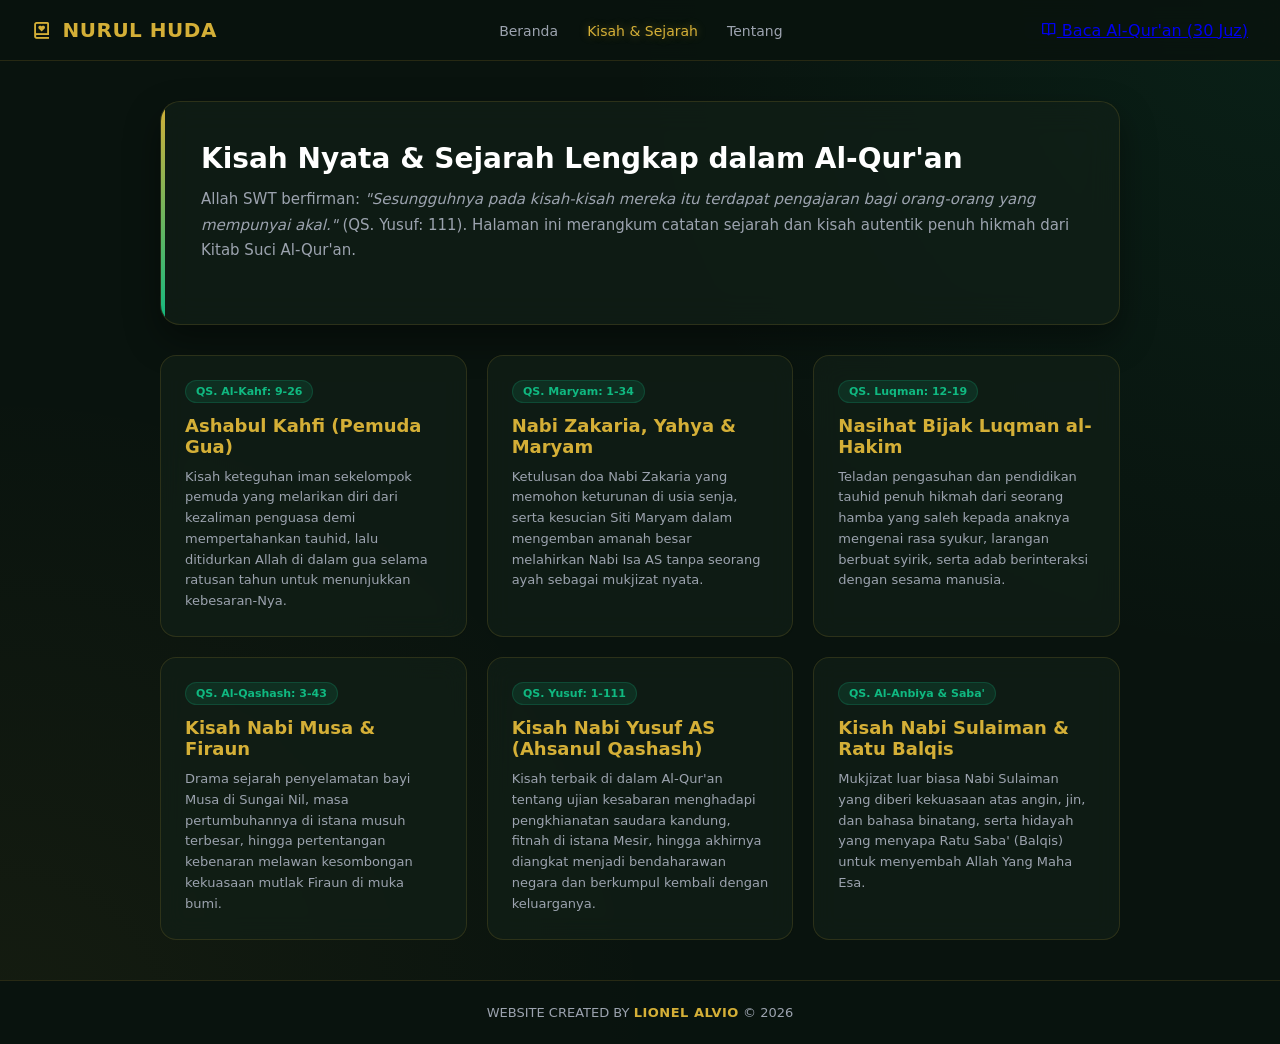
==== kisah.html @ 2866a630 "Add files via upload" ====
<!DOCTYPE html>
<html lang="id">
<head>
    <meta charset="UTF-8">
    <meta name="viewport" content="width=device-width, initial-scale=1.0">
    <title>Kisah Nyata & Sejarah Al-Qur'an - Nurul Huda</title>
    <link rel="stylesheet" href="style.css">
    <link href='https://unpkg.com/boxicons@2.1.4/css/boxicons.min.css' rel='stylesheet'>
</head>
<body>

    <header>
        <div class="logo"><i class='bx bx-book-heart'></i> NURUL HUDA</div>
        <nav class="nav-links">
            <a href="index.html">Beranda</a>
            <a href="kisah.html" class="active">Kisah & Sejarah</a>
            <a href="tentang.html">Tentang</a>
        </nav>
        <a href="quran.html" class="btn-quran-header">
            <i class='bx bx-book-open'></i> Baca Al-Qur'an (30 Juz)
        </a>
    </header>

    <div class="container">
        <div class="hero-card">
            <h1>Kisah Nyata & Sejarah Lengkap dalam Al-Qur'an</h1>
            <p>Allah SWT berfirman: <em>"Sesungguhnya pada kisah-kisah mereka itu terdapat pengajaran bagi orang-orang yang mempunyai akal."</em> (QS. Yusuf: 111). Halaman ini merangkum catatan sejarah dan kisah autentik penuh hikmah dari Kitab Suci Al-Qur'an.</p>
        </div>

        <div class="grid-cards">
            <div class="card-item">
                <div class="badge-surah">QS. Al-Kahf: 9-26</div>
                <h3>Ashabul Kahfi (Pemuda Gua)</h3>
                <p>Kisah keteguhan iman sekelompok pemuda yang melarikan diri dari kezaliman penguasa demi mempertahankan tauhid, lalu ditidurkan Allah di dalam gua selama ratusan tahun untuk menunjukkan kebesaran-Nya.</p>
            </div>

            <div class="card-item">
                <div class="badge-surah">QS. Maryam: 1-34</div>
                <h3>Nabi Zakaria, Yahya & Maryam</h3>
                <p>Ketulusan doa Nabi Zakaria yang memohon keturunan di usia senja, serta kesucian Siti Maryam dalam mengemban amanah besar melahirkan Nabi Isa AS tanpa seorang ayah sebagai mukjizat nyata.</p>
            </div>

            <div class="card-item">
                <div class="badge-surah">QS. Luqman: 12-19</div>
                <h3>Nasihat Bijak Luqman al-Hakim</h3>
                <p>Teladan pengasuhan dan pendidikan tauhid penuh hikmah dari seorang hamba yang saleh kepada anaknya mengenai rasa syukur, larangan berbuat syirik, serta adab berinteraksi dengan sesama manusia.</p>
            </div>

            <div class="card-item">
                <div class="badge-surah">QS. Al-Qashash: 3-43</div>
                <h3>Kisah Nabi Musa & Firaun</h3>
                <p>Drama sejarah penyelamatan bayi Musa di Sungai Nil, masa pertumbuhannya di istana musuh terbesar, hingga pertentangan kebenaran melawan kesombongan kekuasaan mutlak Firaun di muka bumi.</p>
            </div>

            <div class="card-item">
                <div class="badge-surah">QS. Yusuf: 1-111</div>
                <h3>Kisah Nabi Yusuf AS (Ahsanul Qashash)</h3>
                <p>Kisah terbaik di dalam Al-Qur'an tentang ujian kesabaran menghadapi pengkhianatan saudara kandung, fitnah di istana Mesir, hingga akhirnya diangkat menjadi bendaharawan negara dan berkumpul kembali dengan keluarganya.</p>
            </div>

            <div class="card-item">
                <div class="badge-surah">QS. Al-Anbiya & Saba'</div>
                <h3>Kisah Nabi Sulaiman & Ratu Balqis</h3>
                <p>Mukjizat luar biasa Nabi Sulaiman yang diberi kekuasaan atas angin, jin, dan bahasa binatang, serta hidayah yang menyapa Ratu Saba' (Balqis) untuk menyembah Allah Yang Maha Esa.</p>
            </div>
        </div>
    </div>

    <footer>
        WEBSITE CREATED BY <strong>LIONEL ALVIO</strong> &copy; 2026
    </footer>

</body>
</html>
---- style.css ----
:root {
    --bg-main: #09130e;
    --surface: rgba(18, 32, 24, 0.7);
    --surface-hover: rgba(26, 47, 35, 0.85);
    --border-glass: rgba(212, 175, 55, 0.15);
    --primary-gold: #d4af37;
    --primary-emerald: #10b981;
    --text-main: #f3f4f6;
    --text-muted: #9ca3af;
}

* {
    box-sizing: border-box;
    margin: 0;
    padding: 0;
}

body {
    background-color: var(--bg-main);
    color: var(--text-main);
    font-family: 'Segoe UI', system-ui, -apple-system, sans-serif;
    min-height: 100vh;
    display: flex;
    flex-direction: column;
    overflow-x: hidden;
    background-image: radial-gradient(circle at top right, rgba(16, 185, 129, 0.08), transparent 40%),
                      radial-gradient(circle at bottom left, rgba(212, 175, 55, 0.06), transparent 40%);
}

/* Header & Navigasi */
header {
    background: rgba(9, 19, 14, 0.9);
    backdrop-filter: blur(12px);
    border-bottom: 1px solid var(--border-glass);
    position: sticky;
    top: 0;
    z-index: 1000;
    display: flex;
    justify-content: space-between;
    align-items: center;
    padding: 18px 32px;
}

.logo {
    font-size: 20px;
    font-weight: 700;
    color: var(--primary-gold);
    display: flex;
    align-items: center;
    gap: 10px;
    letter-spacing: 0.5px;
}

nav a {
    color: var(--text-muted);
    text-decoration: none;
    margin-left: 24px;
    font-size: 14px;
    font-weight: 500;
    transition: 0.2s;
}

nav a:hover, nav a.active {
    color: var(--primary-gold);
    text-shadow: 0 0 10px rgba(212, 175, 55, 0.4);
}

/* Layout Konten */
.container {
    max-width: 1000px;
    margin: 40px auto;
    padding: 0 20px;
    flex: 1;
    width: 100%;
}

.hero-card {
    background: var(--surface);
    border: 1px solid var(--border-glass);
    border-radius: 20px;
    padding: 40px;
    backdrop-filter: blur(16px);
    box-shadow: 0 15px 35px rgba(0, 0, 0, 0.4);
    margin-bottom: 30px;
    position: relative;
    overflow: hidden;
}

.hero-card::before {
    content: '';
    position: absolute;
    top: 0;
    left: 0;
    width: 4px;
    height: 100%;
    background: linear-gradient(to bottom, var(--primary-gold), var(--primary-emerald));
}

.hero-card h1 {
    font-size: 28px;
    color: #fff;
    margin-bottom: 12px;
    font-weight: 700;
}

.arabic-quote {
    font-size: 22px;
    color: var(--primary-gold);
    margin: 20px 0 10px 0;
    line-height: 1.8;
    text-align: right;
    font-family: 'Traditional Arabic', serif;
}

.hero-card p {
    color: var(--text-muted);
    font-size: 15px;
    line-height: 1.7;
    margin-bottom: 20px;
}

/* Grid Kartu Kisah & Sejarah */
.grid-cards {
    display: grid;
    grid-template-columns: repeat(auto-fit, minmax(280px, 1fr));
    gap: 20px;
    margin-top: 20px;
}

.card-item {
    background: var(--surface);
    border: 1px solid var(--border-glass);
    border-radius: 16px;
    padding: 24px;
    transition: 0.3s;
    backdrop-filter: blur(12px);
}

.card-item:hover {
    transform: translateY(-4px);
    background: var(--surface-hover);
    border-color: rgba(212, 175, 55, 0.4);
}

.card-item h3 {
    font-size: 18px;
    color: var(--primary-gold);
    margin-bottom: 10px;
}

.card-item p {
    color: var(--text-muted);
    font-size: 13px;
    line-height: 1.6;
}

.badge-surah {
    display: inline-block;
    background: rgba(16, 185, 129, 0.12);
    color: var(--primary-emerald);
    padding: 4px 10px;
    border-radius: 20px;
    font-size: 11px;
    font-weight: 600;
    margin-bottom: 12px;
    border: 1px solid rgba(16, 185, 129, 0.2);
}

/* Footer & Creator Credit */
footer {
    text-align: center;
    padding: 24px;
    background: rgba(9, 19, 14, 0.95);
    border-top: 1px solid var(--border-glass);
    font-size: 13px;
    color: var(--text-muted);
    margin-top: auto;
}

footer strong {
    color: var(--primary-gold);
    letter-spacing: 0.5px;
}

/* Responsif HP */
@media (max-width: 768px) {
    header {
        padding: 16px 20px;
        flex-direction: column;
        gap: 12px;
    }
    nav a {
        margin: 0 10px;
        font-size: 13px;
    }
    .hero-card {
        padding: 24px;
    }
}
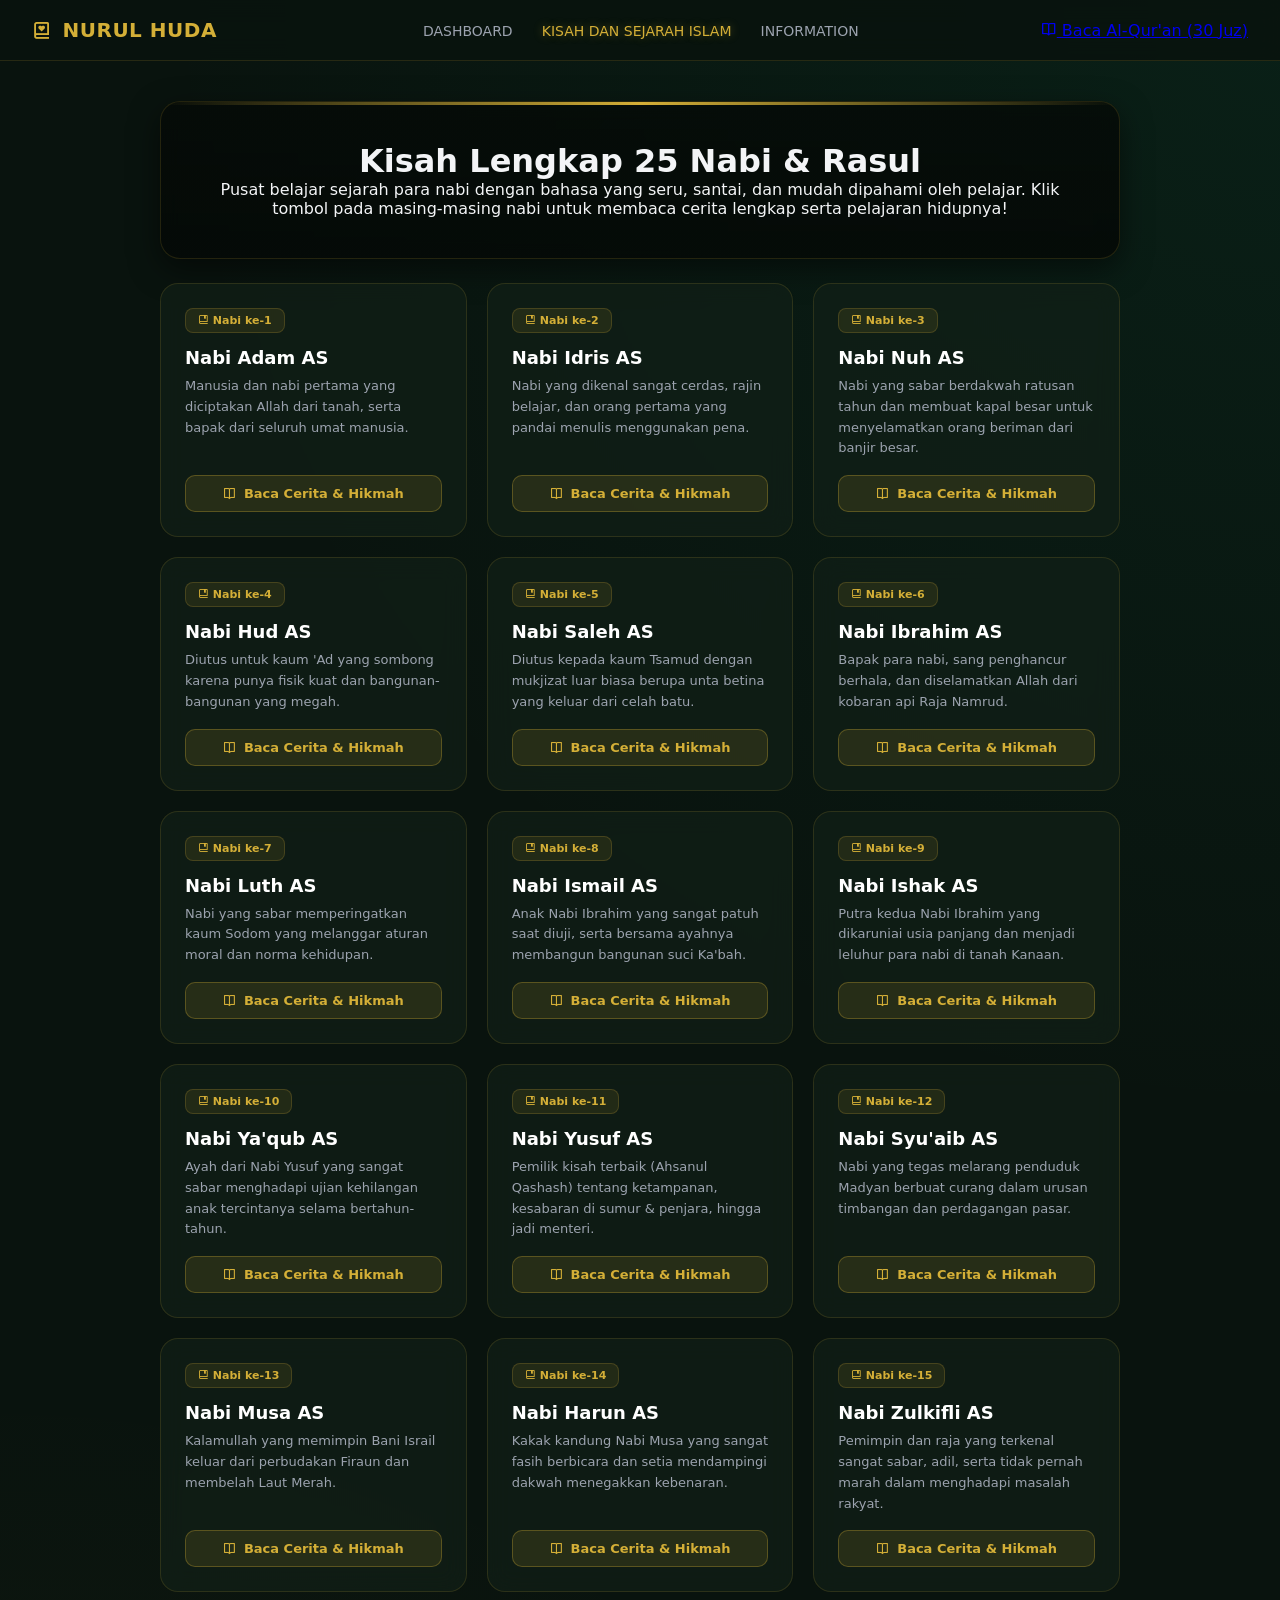
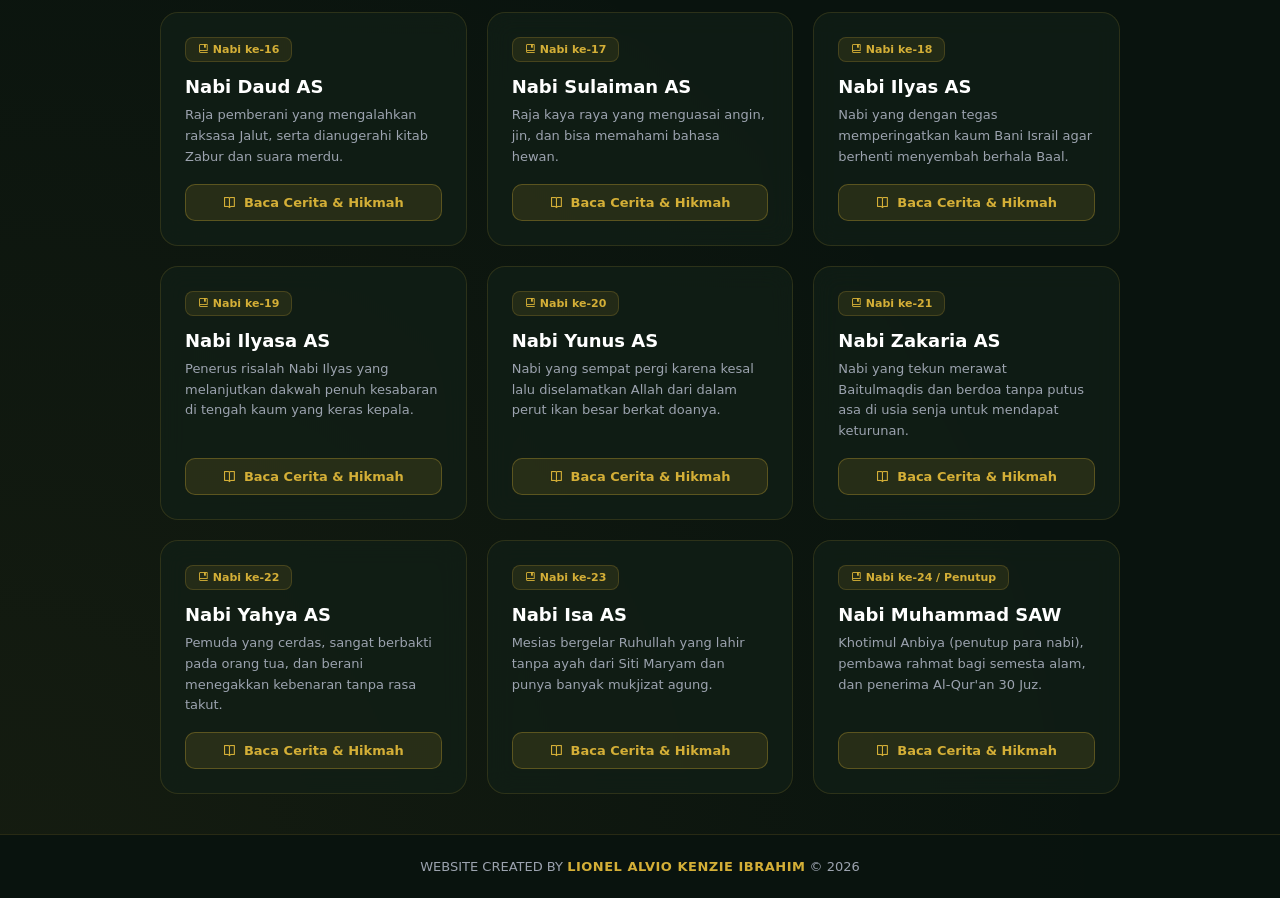
==== commit adfc5e4a: "Update kisah.html" ====
--- a/kisah.html
+++ b/kisah.html
@@ -3,18 +3,186 @@
 <head>
     <meta charset="UTF-8">
     <meta name="viewport" content="width=device-width, initial-scale=1.0">
-    <title>Kisah Nyata & Sejarah Al-Qur'an - Nurul Huda</title>
+    <title>Kisah 25 Nabi & Rasul - Nurul Huda</title>
     <link rel="stylesheet" href="style.css">
     <link href='https://unpkg.com/boxicons@2.1.4/css/boxicons.min.css' rel='stylesheet'>
+    <style>
+        .story-hero {
+            background: linear-gradient(rgba(5, 10, 7, 0.82), rgba(5, 10, 7, 0.92)), 
+                        url('https://images.unsplash.com/photo-1542838132-92c53300491e?q=80&w=1200&auto=format&fit=crop') no-repeat center center;
+            background-size: cover;
+            border: 1px solid var(--border-glass);
+            border-radius: 20px;
+            padding: 40px 30px;
+            text-align: center;
+            margin-bottom: 24px;
+            box-shadow: 0 10px 30px rgba(0, 0, 0, 0.5);
+            backdrop-filter: blur(10px);
+            position: relative;
+            overflow: hidden;
+        }
+        .story-hero::before {
+            content: '';
+            position: absolute;
+            top: 0;
+            left: 0;
+            width: 100%;
+            height: 3px;
+            background: linear-gradient(90deg, transparent, var(--primary-gold), transparent);
+        }
+        .story-grid {
+            display: grid;
+            grid-template-columns: repeat(auto-fit, minmax(300px, 1fr));
+            gap: 20px;
+        }
+        .story-card {
+            background: var(--surface);
+            border: 1px solid var(--border-glass);
+            border-radius: 18px;
+            padding: 24px;
+            backdrop-filter: blur(12px);
+            transition: 0.3s;
+            cursor: pointer;
+            display: flex;
+            flex-direction: column;
+            justify-content: space-between;
+        }
+        .story-card:hover {
+            transform: translateY(-4px);
+            border-color: rgba(212, 175, 55, 0.5);
+            background: var(--surface-hover);
+            box-shadow: 0 10px 30px rgba(212, 175, 55, 0.1);
+        }
+        .story-badge {
+            display: inline-block;
+            background: rgba(212, 175, 55, 0.1);
+            color: var(--primary-gold);
+            padding: 5px 12px;
+            border-radius: 8px;
+            font-size: 11px;
+            font-weight: 600;
+            margin-bottom: 14px;
+            border: 1px solid rgba(212, 175, 55, 0.2);
+            width: fit-content;
+        }
+        .story-card h3 {
+            font-size: 18px;
+            color: #fff;
+            margin-bottom: 8px;
+        }
+        .story-card p {
+            font-size: 13px;
+            color: var(--text-muted);
+            line-height: 1.6;
+            margin-bottom: 16px;
+        }
+        .read-book-btn {
+            background: rgba(212, 175, 55, 0.12);
+            color: var(--primary-gold);
+            border: 1px solid rgba(212, 175, 55, 0.3);
+            padding: 10px 16px;
+            border-radius: 10px;
+            font-weight: 600;
+            font-size: 13px;
+            display: flex;
+            align-items: center;
+            justify-content: center;
+            gap: 8px;
+            transition: 0.2s;
+        }
+        .story-card:hover .read-book-btn {
+            background: var(--primary-gold);
+            color: #050a07;
+        }
+        
+        /* Style Modal Buku Digital */
+        .book-modal {
+            display: none;
+            position: fixed;
+            top: 0;
+            left: 0;
+            width: 100%;
+            height: 100%;
+            background: rgba(3, 8, 5, 0.94);
+            z-index: 3000;
+            overflow-y: auto;
+            padding: 20px;
+            backdrop-filter: blur(16px);
+        }
+        .book-container {
+            max-width: 850px;
+            margin: 40px auto;
+            background: #09130e;
+            border: 1px solid rgba(212, 175, 55, 0.3);
+            border-radius: 24px;
+            padding: 40px;
+            box-shadow: 0 20px 50px rgba(0,0,0,0.8);
+            position: relative;
+        }
+        .close-book {
+            position: absolute;
+            top: 24px;
+            right: 24px;
+            background: rgba(239, 68, 68, 0.15);
+            color: #ef4444;
+            border: 1px solid rgba(239, 68, 68, 0.3);
+            padding: 8px 16px;
+            border-radius: 12px;
+            cursor: pointer;
+            font-weight: 600;
+            display: flex;
+            align-items: center;
+            gap: 6px;
+        }
+        .book-title {
+            color: var(--primary-gold);
+            font-size: 24px;
+            margin-bottom: 8px;
+            font-weight: 700;
+        }
+        .book-subtitle {
+            color: var(--text-muted);
+            font-size: 13px;
+            margin-bottom: 24px;
+            padding-bottom: 16px;
+            border-bottom: 1px solid var(--border-glass);
+            display: flex;
+            gap: 15px;
+            flex-wrap: wrap;
+        }
+        .book-content-body {
+            color: #e2e8f0;
+            font-size: 14.5px;
+            line-height: 1.8;
+            display: flex;
+            flex-direction: column;
+            gap: 16px;
+        }
+        .hikmah-box {
+            background: rgba(212, 175, 55, 0.06);
+            border: 1px dashed rgba(212, 175, 55, 0.3);
+            padding: 20px;
+            border-radius: 14px;
+            margin-top: 10px;
+        }
+        .hikmah-box h5 {
+            color: var(--primary-gold);
+            font-size: 15px;
+            margin-bottom: 8px;
+            display: flex;
+            align-items: center;
+            gap: 6px;
+        }
+    </style>
 </head>
 <body>
 
     <header>
         <div class="logo"><i class='bx bx-book-heart'></i> NURUL HUDA</div>
         <nav class="nav-links">
-            <a href="index.html">Beranda</a>
-            <a href="kisah.html" class="active">Kisah & Sejarah</a>
-            <a href="tentang.html">Tentang</a>
+            <a href="index.html">DASHBOARD</a>
+            <a href="kisah.html" class="active">KISAH DAN SEJARAH ISLAM</a>
+            <a href="tentang.html">INFORMATION</a>
         </nav>
         <a href="quran.html" class="btn-quran-header">
             <i class='bx bx-book-open'></i> Baca Al-Qur'an (30 Juz)
@@ -22,53 +190,273 @@
     </header>
 
     <div class="container">
-        <div class="hero-card">
-            <h1>Kisah Nyata & Sejarah Lengkap dalam Al-Qur'an</h1>
-            <p>Allah SWT berfirman: <em>"Sesungguhnya pada kisah-kisah mereka itu terdapat pengajaran bagi orang-orang yang mempunyai akal."</em> (QS. Yusuf: 111). Halaman ini merangkum catatan sejarah dan kisah autentik penuh hikmah dari Kitab Suci Al-Qur'an.</p>
+        <div class="story-hero">
+            <h1>Kisah Lengkap 25 Nabi & Rasul</h1>
+            <p>Pusat belajar sejarah para nabi dengan bahasa yang seru, santai, dan mudah dipahami oleh pelajar. Klik tombol pada masing-masing nabi untuk membaca cerita lengkap serta pelajaran hidupnya!</p>
         </div>
 
-        <div class="grid-cards">
-            <div class="card-item">
-                <div class="badge-surah">QS. Al-Kahf: 9-26</div>
-                <h3>Ashabul Kahfi (Pemuda Gua)</h3>
-                <p>Kisah keteguhan iman sekelompok pemuda yang melarikan diri dari kezaliman penguasa demi mempertahankan tauhid, lalu ditidurkan Allah di dalam gua selama ratusan tahun untuk menunjukkan kebesaran-Nya.</p>
-            </div>
-
-            <div class="card-item">
-                <div class="badge-surah">QS. Maryam: 1-34</div>
-                <h3>Nabi Zakaria, Yahya & Maryam</h3>
-                <p>Ketulusan doa Nabi Zakaria yang memohon keturunan di usia senja, serta kesucian Siti Maryam dalam mengemban amanah besar melahirkan Nabi Isa AS tanpa seorang ayah sebagai mukjizat nyata.</p>
-            </div>
-
-            <div class="card-item">
-                <div class="badge-surah">QS. Luqman: 12-19</div>
-                <h3>Nasihat Bijak Luqman al-Hakim</h3>
-                <p>Teladan pengasuhan dan pendidikan tauhid penuh hikmah dari seorang hamba yang saleh kepada anaknya mengenai rasa syukur, larangan berbuat syirik, serta adab berinteraksi dengan sesama manusia.</p>
-            </div>
-
-            <div class="card-item">
-                <div class="badge-surah">QS. Al-Qashash: 3-43</div>
-                <h3>Kisah Nabi Musa & Firaun</h3>
-                <p>Drama sejarah penyelamatan bayi Musa di Sungai Nil, masa pertumbuhannya di istana musuh terbesar, hingga pertentangan kebenaran melawan kesombongan kekuasaan mutlak Firaun di muka bumi.</p>
-            </div>
-
-            <div class="card-item">
-                <div class="badge-surah">QS. Yusuf: 1-111</div>
-                <h3>Kisah Nabi Yusuf AS (Ahsanul Qashash)</h3>
-                <p>Kisah terbaik di dalam Al-Qur'an tentang ujian kesabaran menghadapi pengkhianatan saudara kandung, fitnah di istana Mesir, hingga akhirnya diangkat menjadi bendaharawan negara dan berkumpul kembali dengan keluarganya.</p>
-            </div>
-
-            <div class="card-item">
-                <div class="badge-surah">QS. Al-Anbiya & Saba'</div>
-                <h3>Kisah Nabi Sulaiman & Ratu Balqis</h3>
-                <p>Mukjizat luar biasa Nabi Sulaiman yang diberi kekuasaan atas angin, jin, dan bahasa binatang, serta hidayah yang menyapa Ratu Saba' (Balqis) untuk menyembah Allah Yang Maha Esa.</p>
-            </div>
+        <div class="story-grid" id="nabiGrid">
+            <!-- Data card akan dimuat otomatis oleh JavaScript supaya kodenya rapi -->
         </div>
     </div>
 
+    <!-- Modal Popup Buku Digital -->
+    <div id="bookModal" class="book-modal">
+        <div class="book-container">
+            <button class="close-book" onclick="closeBook()"><i class='bx bx-x' style="font-size: 18px;"></i> Tutup</button>
+            <div id="bookModalContent"></div>
+        </div>
+    </div>
+
     <footer>
-        WEBSITE CREATED BY <strong>LIONEL ALVIO</strong> &copy; 2026
+        WEBSITE CREATED BY <strong>LIONEL ALVIO KENZIE IBRAHIM</strong> &copy; 2026
     </footer>
 
+    <script>
+        // Database 25 Nabi dengan bahasa santai & mudah dipahami pelajar
+        const nabiData = [
+            {
+                id: "adam",
+                num: "Nabi ke-1",
+                name: "Nabi Adam AS",
+                desc: "Manusia dan nabi pertama yang diciptakan Allah dari tanah, serta bapak dari seluruh umat manusia.",
+                story: "Nabi Adam AS adalah manusia pertama yang diciptakan Allah SWT langsung dari tanah liat. Beliau diajarkan berbagai nama benda oleh Allah dan ditempatkan di Surga bersama istrinya, Siti Hawa. Di sana, mereka hidup bahagia, namun diingatkan agar tidak mendekati satu buah terlarang. Karena bujukan iblis, mereka sempat berbuat khilaf dan memakan buah tersebut. Tapi, Nabi Adam langsung bertaubat dengan sungguh-sungguh kepada Allah, dan taubatnya pun diterima.",
+                hikmah: "Kalau kita berbuat salah atau khilaf, jangan malu untuk langsung meminta maaf dan bertaubat kepada Allah. Allah itu Maha Pengampun."
+            },
+            {
+                id: "idris",
+                num: "Nabi ke-2",
+                name: "Nabi Idris AS",
+                desc: "Nabi yang dikenal sangat cerdas, rajin belajar, dan orang pertama yang pandai menulis menggunakan pena.",
+                story: "Nabi Idris AS adalah keturunan Nabi Adam yang terkenal sangat cerdas, rajin, dan sabar. Beliau adalah orang pertama yang pandai membaca, menulis menggunakan pena, serta pandai menjahit pakaian sendiri. Semasa hidupnya, beliau selalu menggunakan waktunya untuk beribadah dan mengajarkan kebaikan kepada kaumnya agar tidak tersesat.",
+                hikmah: "Rajin belajar dan punya keterampilan itu sangat penting. Ilmu yang bermanfaat akan membuat hidup kita jauh lebih terarah."
+            },
+            {
+                id: "nuh",
+                num: "Nabi ke-3",
+                name: "Nabi Nuh AS",
+                desc: "Nabi yang sabar berdakwah ratusan tahun dan membuat kapal besar untuk menyelamatkan orang beriman dari banjir besar.",
+                story: "Nabi Nuh AS berdakwah selama ratusan tahun mengajak kaumnya untuk menyembah Allah Yang Maha Esa. Sayangnya, kebanyakan dari mereka malah mengejek dan menolak ajakan Nabi Nuh. Akhirnya, Allah memerintahkan Nabi Nuh untuk membuat sebuah kapal kayu yang sangat besar di tengah daratan. Saat banjir bandang dahsyat datang melanda, hanya Nabi Nuh dan pengikut setianya yang selamat di dalam kapal tersebut.",
+                hikmah: "Kesabaran itu tidak ada batasnya kalau kita niatkan karena Allah. Walaupun diejek orang lain, tetaplah berada di jalan yang benar."
+            },
+            {
+                id: "hud",
+                num: "Nabi ke-4",
+                name: "Nabi Hud AS",
+                desc: "Diutus untuk kaum 'Ad yang sombong karena punya fisik kuat dan bangunan-bangunan yang megah.",
+                story: "Nabi Hud AS diutus kepada kaum 'Ad yang tinggal di daerah Al-Ahqaf. Mereka adalah kaum yang badannya kuat-kuat, kaya raya, dan suka menyombongkan diri dengan membangun gedung-gedung mewah di atas bukit. Nabi Hud mengingatkan mereka agar bersyukur kepada Allah, tapi mereka malah sombong dan menantang azab. Akhirnya, Allah mengirimkan angin kencang yang sangat dingin selama 7 hari 7 malam hingga kaum tersebut binasa.",
+                hikmah: "Kekayaan, kekuatan fisik, atau kepintaran jangan pernah bikin kita sombong, karena semua itu cuma titipan dari Allah."
+            },
+            {
+                id: "saleh",
+                num: "Nabi ke-5",
+                name: "Nabi Saleh AS",
+                desc: "Diutus kepada kaum Tsamud dengan mukjizat luar biasa berupa unta betina yang keluar dari celah batu.",
+                story: "Kaum Tsamud sangat pandai memahat gunung-gunung untuk dijadikan rumah tinggal yang megah. Saat Nabi Saleh mengajak mereka beriman, mereka meminta mukjizat yang tidak masuk akal: mengeluarkan seekor unta bunting dari dalam batu besar. Atas izin Allah, mukjizat itu benar-benar terjadi! Sayangnya, orang-orang kafir di sana malah dengki dan menyembelih unta tersebut, sehingga mereka diazab dengan suara petir yang menggelegar.",
+                hikmah: "Jangan pernah merusak atau menentang nikmat yang sudah diberikan Allah, dan hargailah kepercayaan yang ada."
+            },
+            {
+                id: "ibrahim",
+                num: "Nabi ke-6",
+                name: "Nabi Ibrahim AS",
+                desc: "Bapak para nabi, sang penghancur berhala, dan diselamatkan Allah dari kobaran api Raja Namrud.",
+                story: "Nabi Ibrahim AS terkenal sangat cerdas dan berani sejak kecil. Beliau menghancurkan patung-patung berhala sesembahan kaumnya untuk menyadarkan mereka bahwa berhala itu tidak bisa berbuat apa-apa. Akibatnya, Raja Namrud yang murka memerintahkan agar Nabi Ibrahim dibakar hidup-hidup di dalam api yang sangat besar. Tapi atas kuasa Allah, api tersebut mendadak terasa dingin dan menyelamatkan Nabi Ibrahim tanpa luka sedikit pun.",
+                hikmah: "Keberanian dalam membela kebenaran pasti akan dijaga dan dilindungi oleh Allah SWT dari segala mara bahaya."
+            },
+            {
+                id: "luth",
+                num: "Nabi ke-7",
+                name: "Nabi Luth AS",
+                desc: "Nabi yang sabar memperingatkan kaum Sodom yang melanggar aturan moral dan norma kehidupan.",
+                story: "Nabi Luth AS adalah keponakan Nabi Ibrahim yang diutus ke kota Sodom. Penduduk kota ini terkenal suka melakukan perbuatan keji yang melanggar kodrat dan aturan kemanusiaan yang sehat. Nabi Luth terus-menerus menasihati mereka dengan sabar, tapi mereka justru mengusir Nabi Luth dari kota. Akhirnya, Allah menurunkan azab berupa hujan batu yang panas dan menjungkirbalikkan kota Sodom.",
+                hikmah: "Jauhi perbuatan menyimpang dan lingkungan yang rusak, karena norma agama diciptakan demi keselamatan manusia itu sendiri."
+            },
+            {
+                id: "ismail",
+                num: "Nabi ke-8",
+                name: "Nabi Ismail AS",
+                desc: "Anak Nabi Ibrahim yang sangat patuh saat diuji, serta bersama ayahnya membangun bangunan suci Ka'bah.",
+                story: "Nabi Ismail AS sejak kecil dikenal sebagai anak yang sangat penurut, sabar, dan berbakti kepada orang tua. Ketika Nabi Ibrahim mendapat mimpi untuk menyembelih putranya sebagai ujian ketaatan, Ismail dengan ikhlas berkata, 'Wahai ayahku, kerjakanlah apa yang diperintahkan kepadamu.' Menjelang disembelih, Allah mengganti Ismail dengan seekor domba besar. Bersama ayahnya, Ismail juga yang membangun fondasi Ka'bah di Makkah.",
+                hikmah: "Kepatuhan kepada orang tua dan keikhlasan dalam menjalankan perintah Allah adalah kunci utama mendapatkan keberkahan hidup."
+            },
+            {
+                id: "ishak",
+                num: "Nabi ke-9",
+                name: "Nabi Ishak AS",
+                desc: "Putra kedua Nabi Ibrahim yang dikaruniai usia panjang dan menjadi leluhur para nabi di tanah Kanaan.",
+                story: "Nabi Ishak AS adalah adik dari Nabi Ismail yang lahir dari ibunya, Siti Sarah, ketika kedua orang tuanya sudah berusia sangat lanjut. Kelahirannya merupakan mukjizat dan kabar gembira dari para malaikat. Nabi Ishak tumbuh menjadi nabi yang bijaksana, santun, dan melanjutkan dakwah ayahnya di wilayah Palestina dan sekitarnya.",
+                hikmah: "Keluarga yang penuh dengan doa dan kebaikan akan melahirkan keturunan yang membawa keberkahan bagi sesama."
+            },
+            {
+                id: "yaqub",
+                num: "Nabi ke-10",
+                name: "Nabi Ya'qub AS",
+                desc: "Ayah dari Nabi Yusuf yang sangat sabar menghadapi ujian kehilangan anak tercintanya selama bertahun-tahun.",
+                story: "Nabi Ya'qub AS adalah putra Nabi Ishak yang memiliki 12 orang anak laki-laki. Beliau sangat menyayangi putranya, Yusuf, karena melihat tanda-tanda kenabian padanya. Ketika Yusuf dikabarkan tewas diterkam serigala (padahal dibuang saudaranya ke sumur), Nabi Ya'qub bersabar dengan kesabaran yang luar biasa (*shabrun jamil*), hingga air matanya habis dan matanya buta karena terus menangis, namun imannya kepada Allah tidak pernah goyah.",
+                hikmah: "Ujian seberat apapun dalam keluarga harus dihadapi dengan kesabaran tingkat tinggi dan husnuzhan (berprasangka baik) kepada Allah."
+            },
+            {
+                id: "yusuf",
+                num: "Nabi ke-11",
+                name: "Nabi Yusuf AS",
+                desc: "Pemilik kisah terbaik (Ahsanul Qashash) tentang ketampanan, kesabaran di sumur & penjara, hingga jadi menteri.",
+                story: "Nabi Yusuf AS mengalami perjalanan hidup yang luar biasa dramatis. Dimulai dari dibuang kakak kandungnya ke sumur, dijual sebagai budak, difitnah di istana oleh Zulaikha hingga dipenjara bertahun-tahun. Berkat kepandaiannya menafsirkan mimpi Raja Mesir, beliau akhirnya dibebaskan dan diangkat menjadi menteri keuangan yang menyelamatkan negeri dari bahaya kelaparan.",
+                hikmah: "Jangan pernah putus asa ketika ditimpa masalah, karena di balik kesulitan pasti ada rencana indah yang disiapkan Allah."
+            },
+            {
+                id: "syuaib",
+                num: "Nabi ke-12",
+                name: "Nabi Syu'aib AS",
+                desc: "Nabi yang tegas melarang penduduk Madyan berbuat curang dalam urusan timbangan dan perdagangan pasar.",
+                story: "Nabi Syu'aib AS diutus kepada penduduk Madyan yang mayoritas kerjanya berdagang. Sifat buruk mereka adalah suka curang: kalau membeli minta dilebihkan, tapi kalau menimbang dan menakar untuk orang lain selalu dikurangi. Nabi Syu'aib terus mengingatkan mereka agar jujur dalam berniaga, tapi mereka menolak hingga akhirnya Allah menimpakan azab gempa dahsyat dan awan panas.",
+                hikmah: "Kejujuran dalam belajar, ujian, maupun berdagang adalah harga mati. Kecurangan sekecil apapun pasti dicatat oleh Allah."
+            },
+            {
+                id: "musa",
+                num: "Nabi ke-13",
+                name: "Nabi Musa AS",
+                desc: "Kalamullah yang memimpin Bani Israil keluar dari perbudakan Firaun dan membelah Laut Merah.",
+                story: "Nabi Musa AS dibesarkan di istana Firaun setelah diselamatkan dalam keranjang di Sungai Nil. Setelah dewasa dan diangkat menjadi nabi, beliau mendatangi Firaun untuk membebaskan Bani Israil. Bersama saudaranya Nabi Harun, beliau menghadapi sihir istana Firaun. Puncaknya, saat dikejar pasukan Firaun, Nabi Musa memukul tongkatnya ke laut atas perintah Allah, sehingga Laut Merah terbelah menjadi jalan kering.",
+                hikmah: "Kebenaran pasti akan menang melawan kezaliman, dan pertolongan Allah selalu dekat bagi hamba yang bertawakal."
+            },
+            {
+                id: "harun",
+                num: "Nabi ke-14",
+                name: "Nabi Harun AS",
+                desc: "Kakak kandung Nabi Musa yang sangat fasih berbicara dan setia mendampingi dakwah menegakkan kebenaran.",
+                story: "Nabi Harun AS dikaruniai keahlian berbicara yang sangat fasih dan jelas. Beliau diminta oleh Nabi Musa kepada Allah agar diangkat menjadi pendamping sekaligus pembantunya dalam menghadapi Firaun. Nabi Harun selalu setia melindungi dan menjaga umatnya di bukit Tursina ketika Nabi Musa sedang pergi bermunajat menerima Kitab Taurat.",
+                hikmah: "Kerja sama tim yang kompak dan saling mendukung dalam kebaikan akan membuat pekerjaan berat terasa lebih ringan."
+            },
+            {
+                id: "zulkifli",
+                num: "Nabi ke-15",
+                name: "Nabi Zulkifli AS",
+                desc: "Pemimpin dan raja yang terkenal sangat sabar, adil, serta tidak pernah marah dalam menghadapi masalah rakyat.",
+                story: "Nabi Zulkifli AS adalah seorang raja yang saleh dan pemimpin yang adil. Beliau terkenal karena kesabarannya yang luar biasa dalam memimpin rakyatnya. Setiap siang beliau berpuasa dan mengurus urusan rakyat, sementara malamnya dihabiskan untuk beribadah. Beliau bahkan membuat janji pada dirinya sendiri untuk tidak pernah marah dalam memutuskan perkara apapun.",
+                hikmah: "Menjadi pemimpin atau orang yang diandalkan harus punya sifat sabar, adil, dan mampu menahan emosi."
+            },
+            {
+                id: "daud",
+                num: "Nabi ke-16",
+                name: "Nabi Daud AS",
+                desc: "Raja pemberani yang mengalahkan raksasa Jalut, serta dianugerahi kitab Zabur dan suara merdu.",
+                story: "Nabi Daud AS dulunya adalah seorang prajurit muda yang ikut berperang melawan pasukan zalim pimpinan Jalut (Goliath). Dengan hanya menggunakan ketapel kecil, Nabi Daud berhasil mengalahkan Jalut. Setelah dewasa, beliau diangkat menjadi nabi sekaligus raja, dianugerahi Kitab Zabur, serta mukjizat bisa melunakkan besi panas dengan tangan kosong serta suara merdu yang membuat gunung dan burung ikut bertasbih.",
+                hikmah: "Kekuatan fisik yang besar bisa dikalahkan oleh keberanian, kecerdasan, dan izin dari Allah SWT."
+            },
+            {
+                id: "sulaiman",
+                num: "Nabi ke-17",
+                name: "Nabi Sulaiman AS",
+                desc: "Raja kaya raya yang menguasai angin, jin, dan bisa memahami bahasa hewan.",
+                story: "Nabi Sulaiman AS adalah putra Nabi Daud yang mewarisi kerajaan megah. Beliau meminta kepada Allah kekuasaan yang tidak diberikan kepada siapapun setelahnya. Beliau bisa memerintahkan angin untuk perjalanan kilat, memerintahkan bangsa jin untuk membangun gedung, serta mengerti obrolan semut dan burung hud-hud. Berkat kebijaksanaannya, Ratu Balqis dari negeri Saba' pun akhirnya beriman kepada Allah.",
+                hikmah: "Kekayaan dan fasilitas mewah tidak membuat Nabi Sulaiman sombong, melainkan membuatnya semakin rajin bersyukur."
+            },
+            {
+                id: "ilyas",
+                num: "Nabi ke-18",
+                name: "Nabi Ilyas AS",
+                desc: "Nabi yang dengan tegas memperingatkan kaum Bani Israil agar berhenti menyembah berhala Baal.",
+                story: "Nabi Ilyas AS diutus kepada kaum Bani Israil di wilayah timur Yordania yang kembali bandel karena menyembah patung berhala bernama Baal. Nabi Ilyas terus menerus memperingatkan mereka bahwa berhala itu tidak bisa memberi manfaat atau mudarat. Meski sempat diancam dan diburu oleh penguasa setempat, beliau tetap tegar berdakwah.",
+                hikmah: "Keteguhan prinsip untuk tetap berada di jalan Allah sangat diuji ketika orang di sekitar kita mulai menyimpang."
+            },
+            {
+                id: "ilyasa",
+                num: "Nabi ke-19",
+                name: "Nabi Ilyasa AS",
+                desc: "Penerus risalah Nabi Ilyas yang melanjutkan dakwah penuh kesabaran di tengah kaum yang keras kepala.",
+                story: "Nabi Ilyasa AS (Elisha) adalah murid sekaligus penerus setia dari Nabi Ilyas AS. Beliau melanjutkan tugas kenabian untuk membimbing Bani Israil setelah Nabi Ilyas wafat. Beliau mengajarkan kebaikan, kedisiplinan hidup, serta nilai-nilai ajaran tauhid kepada umatnya dengan penuh kelembutan.",
+                hikmah: "Meneruskan estafet kebaikan dan ilmu dari orang tua atau guru adalah tugas mulia bagi generasi penerus."
+            },
+            {
+                id: "yunus",
+                num: "Nabi ke-20",
+                name: "Nabi Yunus AS",
+                desc: "Nabi yang sempat pergi karena kesal lalu diselamatkan Allah dari dalam perut ikan besar berkat doanya.",
+                story: "Nabi Yunus AS sempat merasa sedih dan kesal karena kaumnya di Ninawa keras kepala menolak dakwahnya, sehingga beliau pergi meninggalkan mereka menaiki kapal laut. Di tengah jalan, kapal hampir tenggelam karena kelebihan muatan, lalu Nabi Yunus merelakan diri untuk diundi dan melompat ke laut. Beliau langsung ditelan oleh seekor ikan paus besar. Di dalam perut ikan yang gelap gulita, beliau terus berdzikir memohon ampun hingga Allah menyelamatkannya.",
+                hikmah: "Jangan pernah putus asa atau lari dari tanggung jawab. Dzikir dan doa mampu menyelamatkan kita dari tempat paling gelap sekalipun."
+            },
+            {
+                id: "zakaria",
+                num: "Nabi ke-21",
+                name: "Nabi Zakaria AS",
+                desc: "Nabi yang tekun merawat Baitulmaqdis dan berdoa tanpa putus asa di usia senja untuk mendapat keturunan.",
+                story: "Nabi Zakaria AS adalah pengurus rumah ibadah Baitulmaqdis yang setia merawat Siti Maryam. Di usianya yang sudah renta dan rambutnya memutih, beliau belum juga dikaruniai anak. Namun, beliau tidak pernah berhenti berdoa secara khusyuk kepada Allah memohon keturunan yang saleh. Doa tulusnya dikabulkan Allah dengan lahirnya Nabi Yahya AS.",
+                hikmah: "Jangan pernah berhenti berdoa kepada Allah, karena Allah Maha Mendengar walau permintaan itu kelihatannya mustahil menurut manusia."
+            },
+            {
+                id: "yahya",
+                num: "Nabi ke-22",
+                name: "Nabi Yahya AS",
+                desc: "Pemuda yang cerdas, sangat berbakti pada orang tua, dan berani menegakkan kebenaran tanpa rasa takut.",
+                story: "Nabi Yahya AS adalah putra Nabi Zakaria yang dikaruniai hikmah, kelembutan hati, dan rasa takut kepada Allah sejak kecil. Beliau dikenal sangat berbakti kepada orang tuanya, rajin belajar, dan tidak pernah sombong. Nabi Yahya juga sangat berani menegur kezaliman penguasa saat itu yang ingin melanggar aturan agama.",
+                hikmah: "Menjadi anak muda yang cerdas, saleh, dan berani berkata jujur adalah kebanggaan yang luar biasa."
+            },
+            {
+                id: "isa",
+                num: "Nabi ke-23",
+                name: "Nabi Isa AS",
+                desc: "Mesias bergelar Ruhullah yang lahir tanpa ayah dari Siti Maryam dan punya banyak mukjizat agung.",
+                story: "Nabi Isa AS adalah salah satu rasul penutup yang memiliki mukjizat luar biasa: lahir dari seorang ibu yang suci (Siti Maryam) tanpa seorang ayah. Saat masih bayi dalam buaian, beliau bisa berbicara membela ibunya. Setelah dewasa dan diberi Kitab Injil, beliau bisa menyembuhkan orang buta, orang sakit kusta, hingga menghidupkan orang mati atas izin Allah SWT.",
+                hikmah: "Segala keajaiban dan mukjizat di dunia ini murni terjadi atas izin dan kekuasaan Allah semata."
+            },
+            {
+                id: "muhammad",
+                num: "Nabi ke-24 / Penutup",
+                name: "Nabi Muhammad SAW",
+                desc: "Khotimul Anbiya (penutup para nabi), pembawa rahmat bagi semesta alam, dan penerima Al-Qur'an 30 Juz.",
+                story: "Nabi Muhammad SAW adalah nabi akhir zaman yang diutus untuk seluruh umat manusia di bumi. Beliau membawa ajaran Islam yang penuh kedamaian (*rahmatan lil 'alamin*), menerima mukjizat terbesar yaitu Kitab Suci Al-Qur'an 30 Juz, dan menjadi suri teladan terbaik dalam akhlak, kepemimpinan, perdagangan, serta kehidupan sehari-hari.",
+                hikmah: "Menjadikan Nabi Muhammad SAW sebagai idola dan panutan dalam hidup adalah cara terbaik untuk selamat di dunia dan akhirat."
+            }
+        ];
+
+        // Render daftar nabi ke dalam grid HTML secara otomatis
+        const gridContainer = document.getElementById('nabiGrid');
+        
+        nabiData.forEach(item => {
+            gridContainer.innerHTML += `
+                <div class="story-card" onclick="openBook('${item.id}')">
+                    <div>
+                        <div class="story-badge"><i class='bx bx-book-bookmark'></i> ${item.num}</div>
+                        <h3>${item.name}</h3>
+                        <p>${item.desc}</p>
+                    </div>
+                    <div class="read-book-btn"><i class='bx bx-book-open'></i> Baca Cerita & Hikmah</div>
+                </div>
+            `;
+        });
+
+        // Fungsi Buka Modal Buku Digital
+        function openBook(id) {
+            const data = nabiData.find(n => n.id === id);
+            if (!data) return;
+
+            const modalContent = document.getElementById('bookModalContent');
+            modalContent.innerHTML = `
+                <div class="book-title">${data.name}</div>
+                <div class="book-subtitle">
+                    <span><i class='bx bx-bookmark'></i> Ensiklopedi 25 Nabi</span>
+                    <span><i class='bx bx-check-shield'></i> Status: Autentik Qur'ani</span>
+                </div>
+                <div class="book-content-body">
+                    <h4><i class='bx bx-book-reader'></i> Cerita Singkat & Seru:</h4>
+                    <p>${data.story}</p>
+                    
+                    <div class="hikmah-box">
+                        <h5><i class='bx bx-bulb'></i> Pelajaran Hidup (Hikmah):</h5>
+                        <p>${data.hikmah}</p>
+                    </div>
+                </div>
+            `;
+
+            document.getElementById('bookModal').style.display = 'block';
+            document.body.style.overflow = 'hidden';
+        }
+
+        // Fungsi Tutup Modal
+        function closeBook() {
+            document.getElementById('bookModal').style.display = 'none';
+            document.body.style.overflow = 'auto';
+        }
+    </script>
 </body>
-</html>+</html>
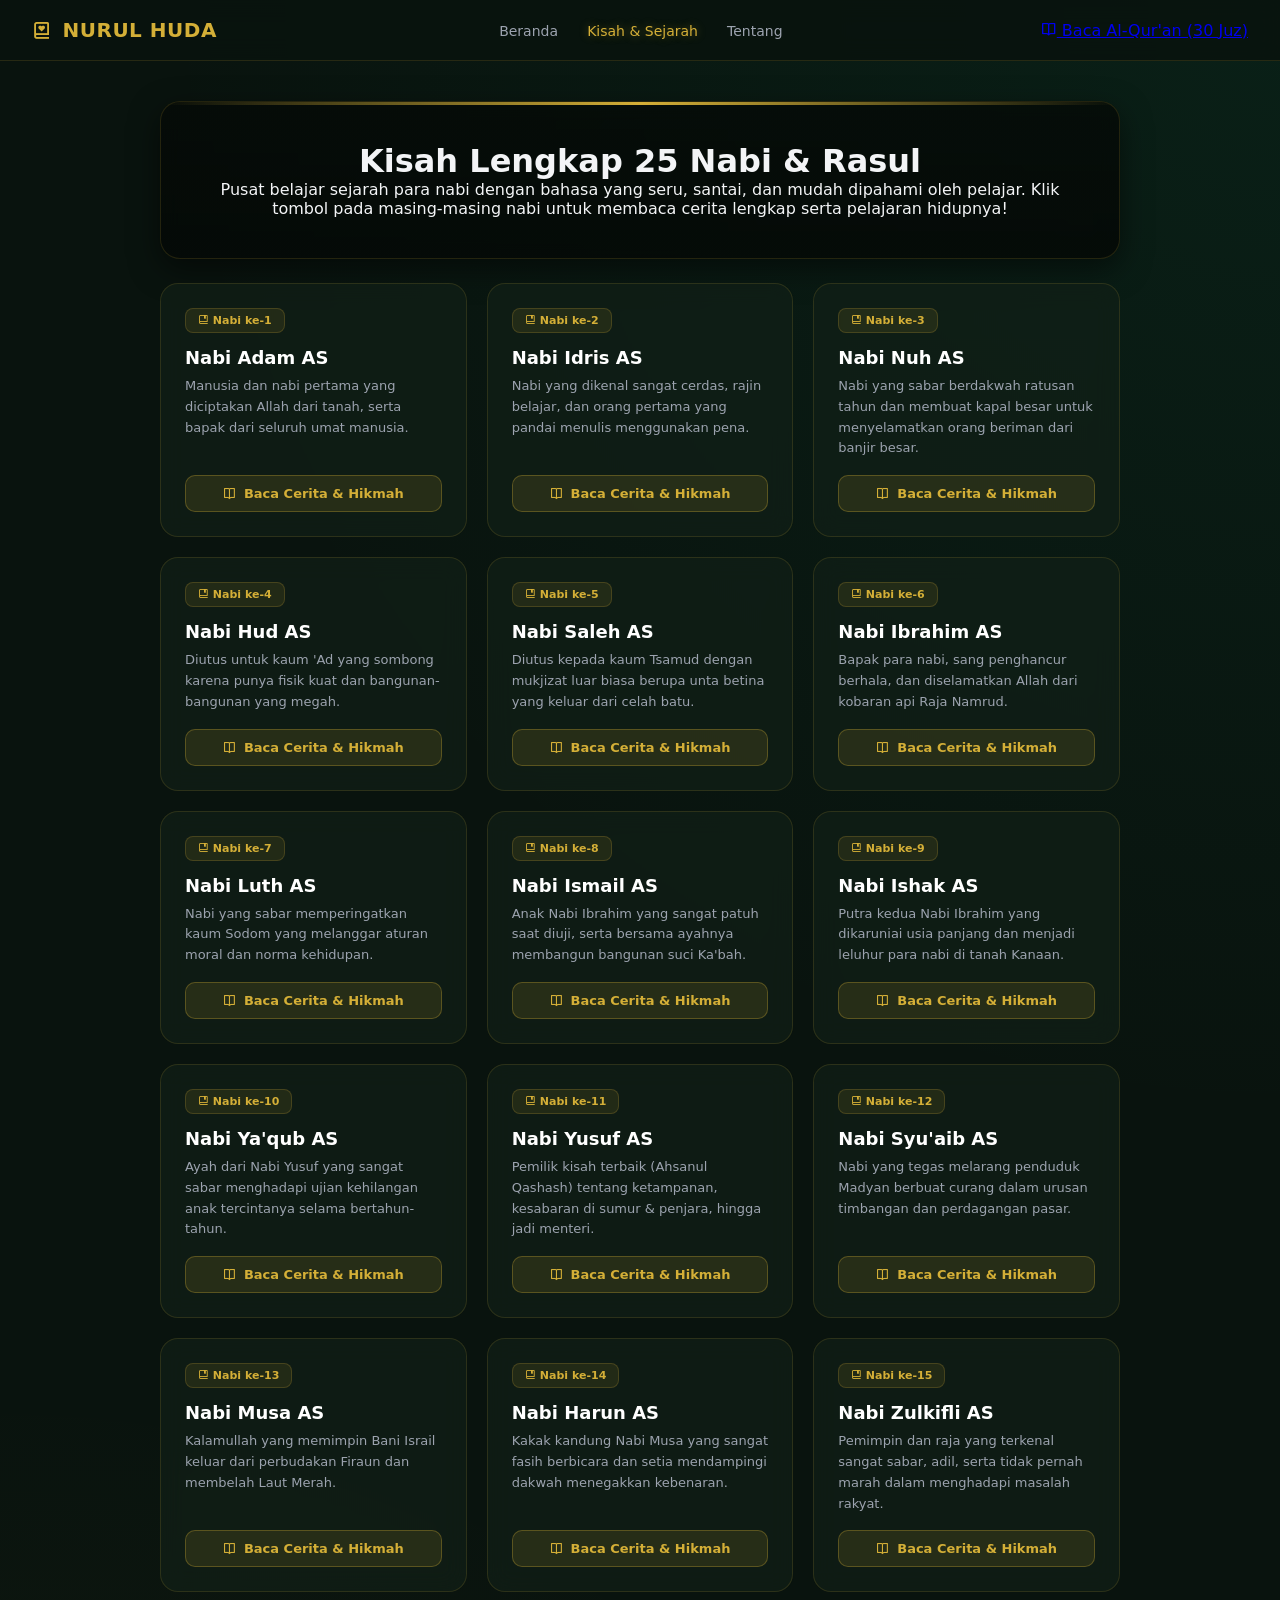
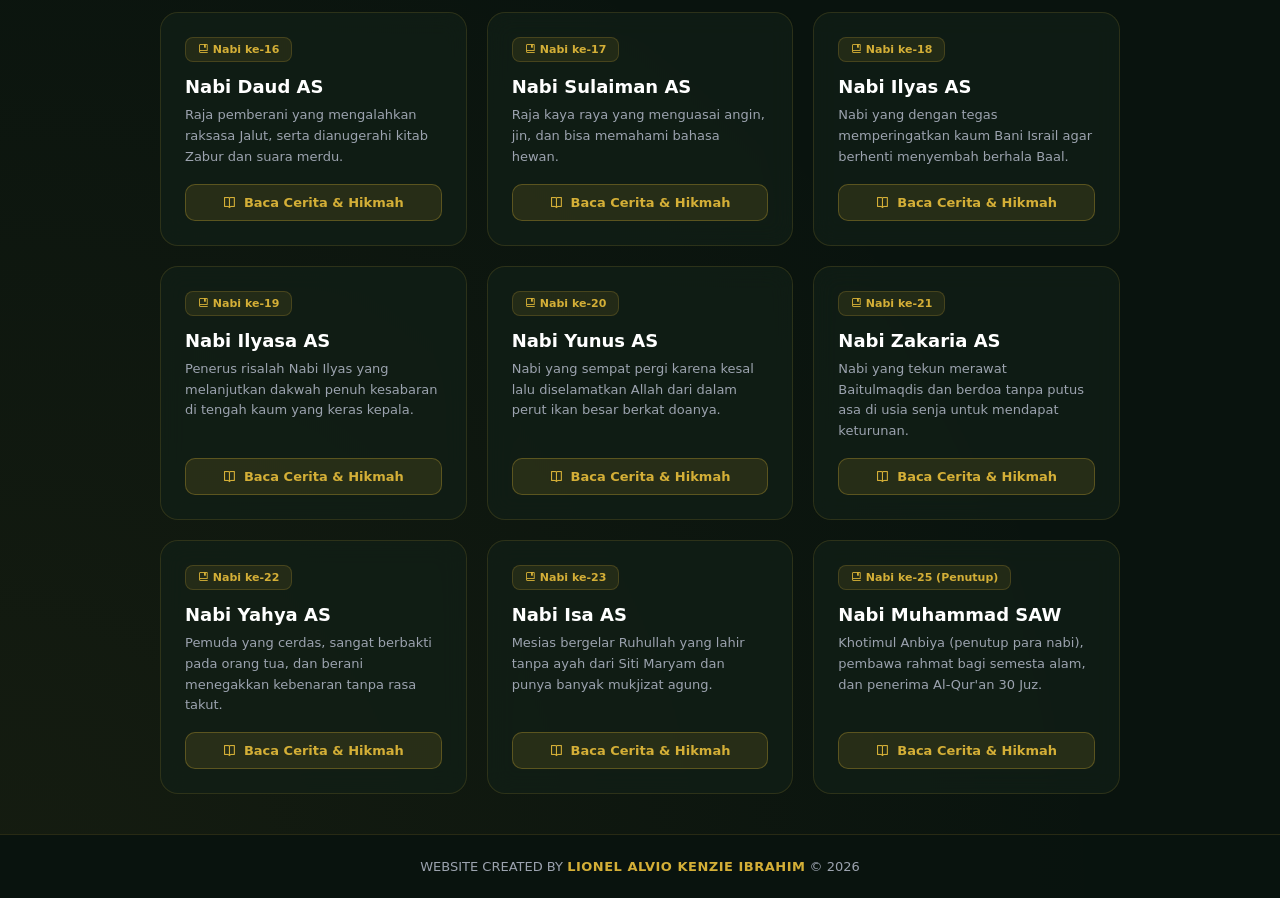
==== commit 78fd1497: "Update kisah.html" ====
--- a/kisah.html
+++ b/kisah.html
@@ -177,12 +177,13 @@
 </head>
 <body>
 
+    <!-- Header Konsisten Sesuai Indeks Utama -->
     <header>
         <div class="logo"><i class='bx bx-book-heart'></i> NURUL HUDA</div>
         <nav class="nav-links">
-            <a href="index.html">DASHBOARD</a>
-            <a href="kisah.html" class="active">KISAH DAN SEJARAH ISLAM</a>
-            <a href="tentang.html">INFORMATION</a>
+            <a href="index.html">Beranda</a>
+            <a href="kisah.html" class="active">Kisah & Sejarah</a>
+            <a href="tentang.html">Tentang</a>
         </nav>
         <a href="quran.html" class="btn-quran-header">
             <i class='bx bx-book-open'></i> Baca Al-Qur'an (30 Juz)
@@ -196,7 +197,7 @@
         </div>
 
         <div class="story-grid" id="nabiGrid">
-            <!-- Data card akan dimuat otomatis oleh JavaScript supaya kodenya rapi -->
+            <!-- Data card akan dimuat otomatis oleh JavaScript -->
         </div>
     </div>
 
@@ -213,7 +214,7 @@
     </footer>
 
     <script>
-        // Database 25 Nabi dengan bahasa santai & mudah dipahami pelajar
+        // Database Lengkap 25 Nabi & Rasul dari Adam AS sampai Muhammad SAW
         const nabiData = [
             {
                 id: "adam",
@@ -401,7 +402,7 @@
             },
             {
                 id: "muhammad",
-                num: "Nabi ke-24 / Penutup",
+                num: "Nabi ke-25 (Penutup)",
                 name: "Nabi Muhammad SAW",
                 desc: "Khotimul Anbiya (penutup para nabi), pembawa rahmat bagi semesta alam, dan penerima Al-Qur'an 30 Juz.",
                 story: "Nabi Muhammad SAW adalah nabi akhir zaman yang diutus untuk seluruh umat manusia di bumi. Beliau membawa ajaran Islam yang penuh kedamaian (*rahmatan lil 'alamin*), menerima mukjizat terbesar yaitu Kitab Suci Al-Qur'an 30 Juz, dan menjadi suri teladan terbaik dalam akhlak, kepemimpinan, perdagangan, serta kehidupan sehari-hari.",
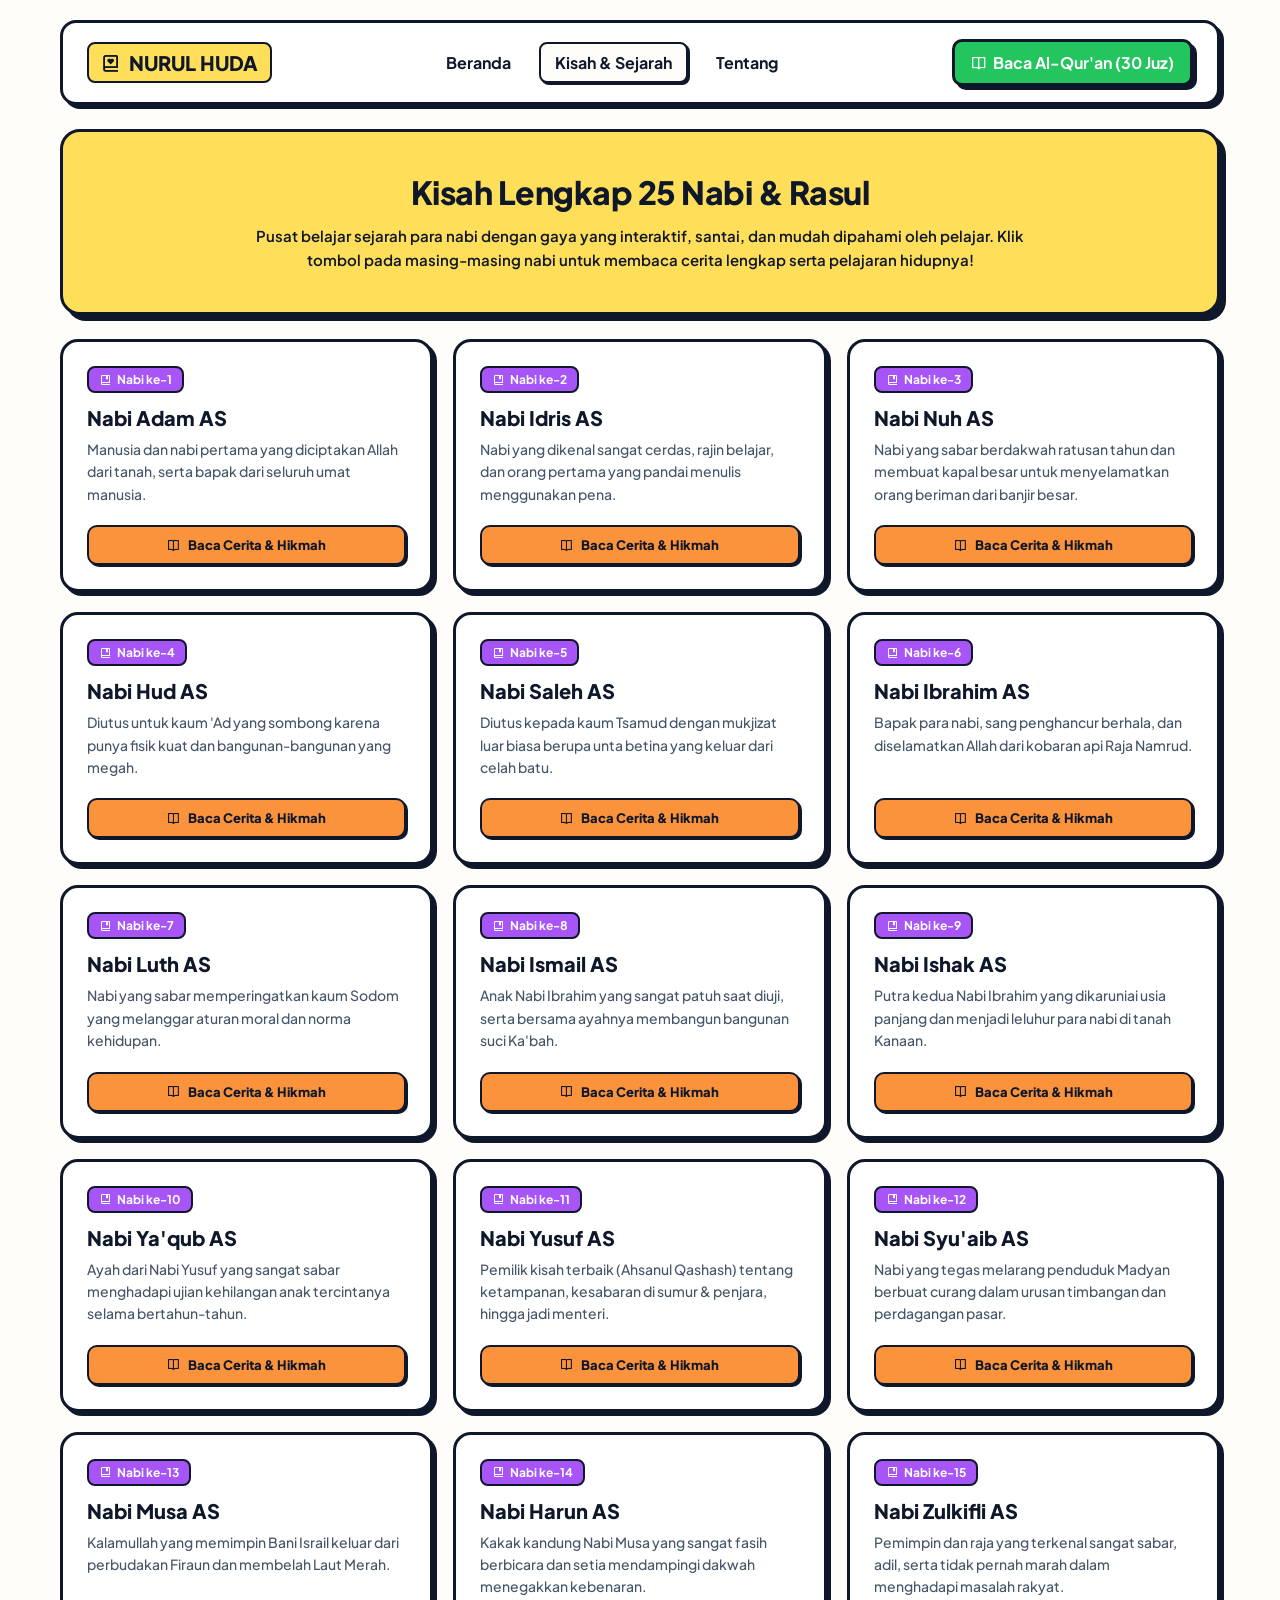
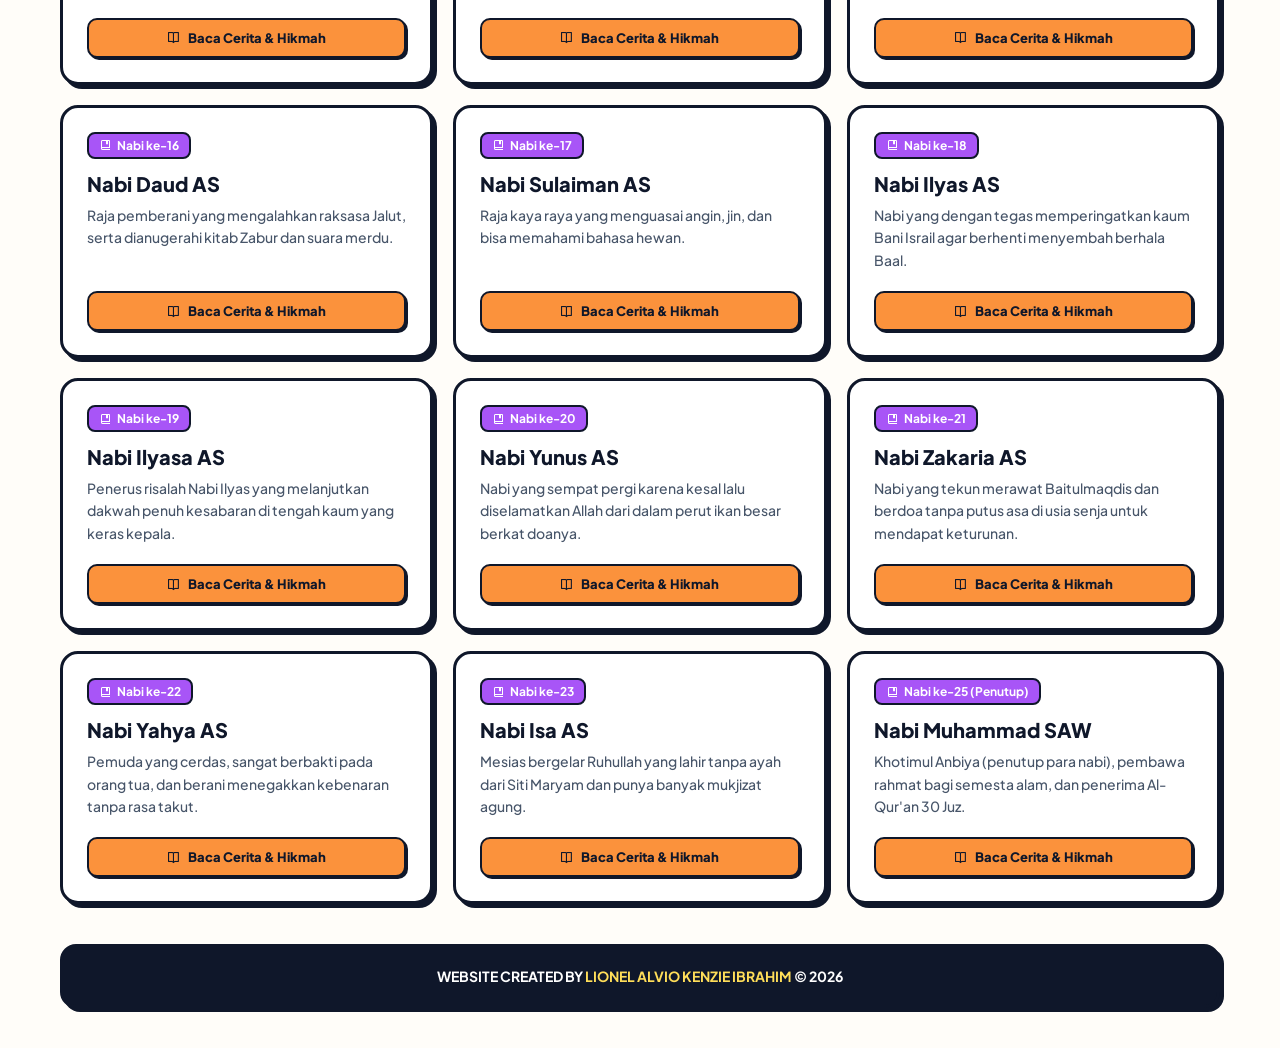
==== commit eaead7af: "Update fmt.Println message from 'Hello' to 'Goodbye'" ====
--- a/kisah.html
+++ b/kisah.html
@@ -4,98 +4,217 @@
     <meta charset="UTF-8">
     <meta name="viewport" content="width=device-width, initial-scale=1.0">
     <title>Kisah 25 Nabi & Rasul - Nurul Huda</title>
-    <link rel="stylesheet" href="style.css">
+    <!-- Boxicons untuk Ikon -->
     <link href='https://unpkg.com/boxicons@2.1.4/css/boxicons.min.css' rel='stylesheet'>
+    <!-- Google Fonts -->
+    <link href="https://fonts.googleapis.com/css2?family=Plus+Jakarta+Sans:wght@500;700;800&family=Amiri:wght@700&display=swap" rel="stylesheet">
+    
     <style>
+        :root {
+            --bg-color: #FFFDF9;
+            --main-color: #FFDE59; /* Kuning cerah Neo-Brutalism */
+            --accent-green: #22C55E;
+            --accent-purple: #A855F7;
+            --accent-orange: #FB923C;
+            --dark-color: #0F172A;
+            --border-color: #0F172A;
+            --shadow-neo: 4px 4px 0px #0F172A;
+            --shadow-neo-lg: 6px 6px 0px #0F172A;
+        }
+
+        * {
+            box-sizing: border-box;
+            margin: 0;
+            padding: 0;
+            font-family: 'Plus Jakarta Sans', sans-serif;
+        }
+
+        body {
+            background-color: var(--bg-color);
+            color: var(--dark-color);
+            padding: 20px;
+            max-width: 1200px;
+            margin: 0 auto;
+        }
+
+        /* Header / Navbar */
+        header {
+            display: flex;
+            justify-content: space-between;
+            align-items: center;
+            background: #ffffff;
+            border: 3px solid var(--border-color);
+            padding: 16px 24px;
+            border-radius: 16px;
+            box-shadow: var(--shadow-neo);
+            margin-bottom: 24px;
+            flex-wrap: wrap;
+            gap: 15px;
+        }
+
+        .logo {
+            font-weight: 800;
+            font-size: 20px;
+            display: flex;
+            align-items: center;
+            gap: 8px;
+            background: var(--main-color);
+            padding: 6px 12px;
+            border: 2px solid var(--border-color);
+            border-radius: 8px;
+        }
+
+        .nav-links {
+            display: flex;
+            gap: 12px;
+            align-items: center;
+        }
+
+        .nav-links a {
+            text-decoration: none;
+            color: var(--dark-color);
+            font-weight: 700;
+            padding: 8px 14px;
+            border-radius: 8px;
+            border: 2px solid transparent;
+            transition: 0.2s;
+        }
+
+        .nav-links a:hover, .nav-links a.active {
+            background: var(--bg-color);
+            border-color: var(--border-color);
+            box-shadow: 2px 2px 0px var(--border-color);
+        }
+
+        .btn-quran-header {
+            background: var(--accent-green);
+            color: #fff;
+            text-decoration: none;
+            font-weight: 700;
+            padding: 10px 16px;
+            border: 3px solid var(--border-color);
+            border-radius: 10px;
+            box-shadow: var(--shadow-neo);
+            display: flex;
+            align-items: center;
+            gap: 6px;
+            transition: 0.1s;
+        }
+
+        .btn-quran-header:active {
+            transform: translate(2px, 2px);
+            box-shadow: 2px 2px 0px var(--border-color);
+        }
+
+        /* Hero Banner Kisah */
         .story-hero {
-            background: linear-gradient(rgba(5, 10, 7, 0.82), rgba(5, 10, 7, 0.92)), 
-                        url('https://images.unsplash.com/photo-1542838132-92c53300491e?q=80&w=1200&auto=format&fit=crop') no-repeat center center;
-            background-size: cover;
-            border: 1px solid var(--border-glass);
+            background: var(--main-color);
+            border: 3px solid var(--border-color);
             border-radius: 20px;
             padding: 40px 30px;
             text-align: center;
             margin-bottom: 24px;
-            box-shadow: 0 10px 30px rgba(0, 0, 0, 0.5);
-            backdrop-filter: blur(10px);
+            box-shadow: var(--shadow-neo-lg);
             position: relative;
-            overflow: hidden;
-        }
-        .story-hero::before {
-            content: '';
-            position: absolute;
-            top: 0;
-            left: 0;
-            width: 100%;
-            height: 3px;
-            background: linear-gradient(90deg, transparent, var(--primary-gold), transparent);
-        }
+        }
+
+        .story-hero h1 {
+            font-size: 32px;
+            font-weight: 800;
+            margin-bottom: 12px;
+            letter-spacing: -0.5px;
+        }
+
+        .story-hero p {
+            font-size: 15px;
+            line-height: 1.6;
+            max-width: 800px;
+            margin: 0 auto;
+            font-weight: 600;
+        }
+
+        /* Grid Kartu Nabi */
         .story-grid {
             display: grid;
             grid-template-columns: repeat(auto-fit, minmax(300px, 1fr));
             gap: 20px;
-        }
+            margin-bottom: 40px;
+        }
+
         .story-card {
-            background: var(--surface);
-            border: 1px solid var(--border-glass);
+            background: #ffffff;
+            border: 3px solid var(--border-color);
             border-radius: 18px;
             padding: 24px;
-            backdrop-filter: blur(12px);
-            transition: 0.3s;
+            box-shadow: var(--shadow-neo);
+            transition: 0.15s ease;
             cursor: pointer;
             display: flex;
             flex-direction: column;
             justify-content: space-between;
         }
+
         .story-card:hover {
-            transform: translateY(-4px);
-            border-color: rgba(212, 175, 55, 0.5);
-            background: var(--surface-hover);
-            box-shadow: 0 10px 30px rgba(212, 175, 55, 0.1);
-        }
+            transform: translate(-3px, -3px);
+            box-shadow: 7px 7px 0px var(--border-color);
+            background: #FEFCE8;
+        }
+
         .story-badge {
-            display: inline-block;
-            background: rgba(212, 175, 55, 0.1);
-            color: var(--primary-gold);
-            padding: 5px 12px;
+            display: inline-flex;
+            align-items: center;
+            gap: 6px;
+            background: var(--accent-purple);
+            color: #fff;
+            padding: 4px 10px;
             border-radius: 8px;
-            font-size: 11px;
-            font-weight: 600;
-            margin-bottom: 14px;
-            border: 1px solid rgba(212, 175, 55, 0.2);
-            width: fit-content;
-        }
+            font-size: 12px;
+            font-weight: 700;
+            margin-bottom: 12px;
+            border: 2px solid var(--border-color);
+        }
+
         .story-card h3 {
-            font-size: 18px;
-            color: #fff;
+            font-size: 20px;
+            font-weight: 800;
+            color: var(--dark-color);
             margin-bottom: 8px;
         }
+
         .story-card p {
-            font-size: 13px;
-            color: var(--text-muted);
+            font-size: 14px;
+            color: #475569;
             line-height: 1.6;
-            margin-bottom: 16px;
-        }
+            margin-bottom: 20px;
+            font-weight: 500;
+        }
+
         .read-book-btn {
-            background: rgba(212, 175, 55, 0.12);
-            color: var(--primary-gold);
-            border: 1px solid rgba(212, 175, 55, 0.3);
+            background: var(--accent-orange);
+            color: var(--dark-color);
+            border: 2px solid var(--border-color);
             padding: 10px 16px;
             border-radius: 10px;
-            font-weight: 600;
+            font-weight: 800;
             font-size: 13px;
             display: flex;
             align-items: center;
             justify-content: center;
             gap: 8px;
-            transition: 0.2s;
-        }
+            box-shadow: 2px 2px 0px var(--border-color);
+            transition: 0.1s;
+        }
+
         .story-card:hover .read-book-btn {
-            background: var(--primary-gold);
-            color: #050a07;
+            background: var(--main-color);
+        }
+
+        .read-book-btn:active {
+            transform: translate(2px, 2px);
+            box-shadow: none;
         }
         
-        /* Style Modal Buku Digital */
+        /* Style Modal Buku Digital (Neo-Brutalism) */
         .book-modal {
             display: none;
             position: fixed;
@@ -103,81 +222,130 @@
             left: 0;
             width: 100%;
             height: 100%;
-            background: rgba(3, 8, 5, 0.94);
+            background: rgba(15, 23, 42, 0.85);
             z-index: 3000;
             overflow-y: auto;
             padding: 20px;
-            backdrop-filter: blur(16px);
-        }
+            backdrop-filter: blur(4px);
+        }
+
         .book-container {
             max-width: 850px;
             margin: 40px auto;
-            background: #09130e;
-            border: 1px solid rgba(212, 175, 55, 0.3);
+            background: #ffffff;
+            border: 3px solid var(--border-color);
             border-radius: 24px;
             padding: 40px;
-            box-shadow: 0 20px 50px rgba(0,0,0,0.8);
+            box-shadow: 8px 8px 0px var(--border-color);
             position: relative;
         }
+
         .close-book {
             position: absolute;
             top: 24px;
             right: 24px;
-            background: rgba(239, 68, 68, 0.15);
-            color: #ef4444;
-            border: 1px solid rgba(239, 68, 68, 0.3);
-            padding: 8px 16px;
-            border-radius: 12px;
+            background: #EF4444;
+            color: #ffffff;
+            border: 2px solid var(--border-color);
+            padding: 8px 14px;
+            border-radius: 10px;
             cursor: pointer;
-            font-weight: 600;
+            font-weight: 800;
+            font-size: 13px;
             display: flex;
             align-items: center;
             gap: 6px;
-        }
+            box-shadow: 2px 2px 0px var(--border-color);
+            transition: 0.1s;
+        }
+
+        .close-book:active {
+            transform: translate(2px, 2px);
+            box-shadow: none;
+        }
+
         .book-title {
-            color: var(--primary-gold);
-            font-size: 24px;
+            color: var(--dark-color);
+            font-size: 26px;
+            font-weight: 800;
             margin-bottom: 8px;
+        }
+
+        .book-subtitle {
+            color: #64748B;
+            font-size: 13px;
             font-weight: 700;
-        }
-        .book-subtitle {
-            color: var(--text-muted);
-            font-size: 13px;
             margin-bottom: 24px;
             padding-bottom: 16px;
-            border-bottom: 1px solid var(--border-glass);
+            border-bottom: 2px solid #E2E8F0;
             display: flex;
             gap: 15px;
             flex-wrap: wrap;
         }
+
         .book-content-body {
-            color: #e2e8f0;
-            font-size: 14.5px;
+            color: var(--dark-color);
+            font-size: 15px;
             line-height: 1.8;
             display: flex;
             flex-direction: column;
             gap: 16px;
-        }
+            font-weight: 500;
+        }
+
+        .book-content-body h4 {
+            font-weight: 800;
+            display: flex;
+            align-items: center;
+            gap: 8px;
+            font-size: 17px;
+        }
+
         .hikmah-box {
-            background: rgba(212, 175, 55, 0.06);
-            border: 1px dashed rgba(212, 175, 55, 0.3);
+            background: #FEF08A;
+            border: 3px solid var(--border-color);
             padding: 20px;
-            border-radius: 14px;
+            border-radius: 16px;
             margin-top: 10px;
-        }
+            box-shadow: var(--shadow-neo);
+        }
+
         .hikmah-box h5 {
-            color: var(--primary-gold);
-            font-size: 15px;
+            color: var(--dark-color);
+            font-size: 16px;
+            font-weight: 800;
             margin-bottom: 8px;
             display: flex;
             align-items: center;
-            gap: 6px;
+            gap: 8px;
+        }
+
+        .hikmah-box p {
+            font-weight: 600;
+        }
+
+        /* Footer */
+        footer {
+            text-align: center;
+            background: #0F172A;
+            color: #fff;
+            padding: 20px;
+            border-radius: 16px;
+            border: 3px solid var(--border-color);
+            box-shadow: var(--shadow-neo);
+            font-weight: 700;
+            font-size: 14px;
+            margin-bottom: 20px;
+        }
+
+        footer strong {
+            color: var(--main-color);
         }
     </style>
 </head>
 <body>
 
-    <!-- Header Konsisten Sesuai Indeks Utama -->
+    <!-- Header / Navbar Konsisten -->
     <header>
         <div class="logo"><i class='bx bx-book-heart'></i> NURUL HUDA</div>
         <nav class="nav-links">
@@ -191,11 +359,13 @@
     </header>
 
     <div class="container">
+        <!-- Hero Banner Kisah -->
         <div class="story-hero">
             <h1>Kisah Lengkap 25 Nabi & Rasul</h1>
-            <p>Pusat belajar sejarah para nabi dengan bahasa yang seru, santai, dan mudah dipahami oleh pelajar. Klik tombol pada masing-masing nabi untuk membaca cerita lengkap serta pelajaran hidupnya!</p>
+            <p>Pusat belajar sejarah para nabi dengan gaya yang interaktif, santai, dan mudah dipahami oleh pelajar. Klik tombol pada masing-masing nabi untuk membaca cerita lengkap serta pelajaran hidupnya!</p>
         </div>
 
+        <!-- Grid Daftar Nabi -->
         <div class="story-grid" id="nabiGrid">
             <!-- Data card akan dimuat otomatis oleh JavaScript -->
         </div>
